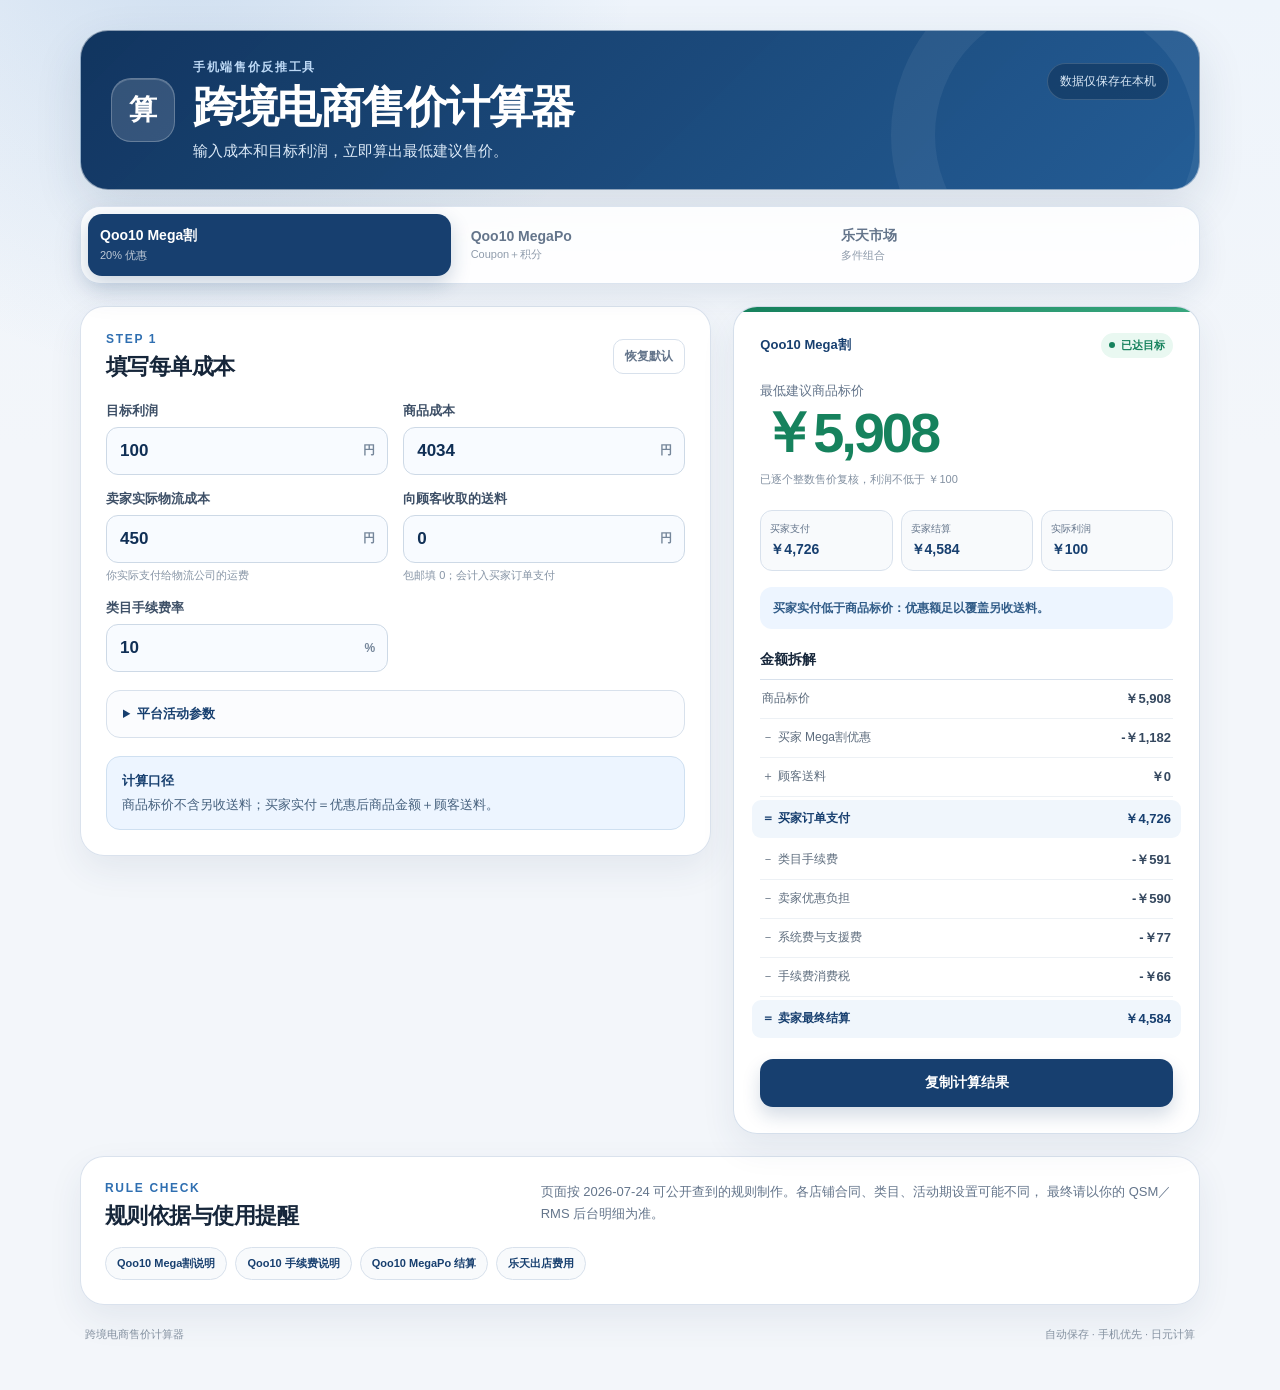
==== calculator/index.html @ e392d244 "Publish mobile price calculator" ====
<!doctype html>
<html lang="zh-CN">
  <head>
    <meta charset="UTF-8" />
    <meta name="viewport" content="width=device-width, initial-scale=1, viewport-fit=cover" />
    <meta name="theme-color" content="#173f6f" />
    <meta name="description" content="适配手机的 Qoo10 Mega割、MegaPo 与乐天市场最低售价反推工具。" />
    <title>跨境电商售价计算器</title>
    <script type="module" crossorigin src="./assets/index-BA3vZBke.js"></script>
    <link rel="stylesheet" crossorigin href="./assets/index-DT54CP04.css">
  </head>
  <body>
    <div id="root"></div>
  </body>
</html>
---- calculator/assets/index-DT54CP04.css ----
:root{--ink:#16263a;--muted:#64758b;--navy:#173f6f;--navy-dark:#102f55;--blue:#2f6fb1;--blue-pale:#edf5ff;--green:#16825d;--green-pale:#e9f8f1;--amber:#a96408;--amber-pale:#fff5da;--line:#d8e1ec;--surface:#fff;--page:#f3f6fa;--shadow:0 18px 48px #19375b1f}*{box-sizing:border-box}html{background:var(--page);scroll-behavior:smooth}body{background:radial-gradient(circle at 15% -5%, #3f7bbc2e, transparent 28rem), linear-gradient(180deg, #eef4fb 0, var(--page) 28rem);color:var(--ink);-webkit-font-smoothing:antialiased;margin:0;font-family:Inter,ui-sans-serif,-apple-system,BlinkMacSystemFont,Segoe UI,PingFang SC,Hiragino Sans GB,Microsoft YaHei,sans-serif}button,input{font:inherit}button{-webkit-tap-highlight-color:transparent}a{color:inherit}.app-shell{width:min(1120px,100% - 32px);margin:0 auto;padding:30px 0 48px}.hero{background:linear-gradient(135deg, #11355ffa, #255f98f0), var(--navy);min-height:148px;box-shadow:var(--shadow);color:#fff;border:1px solid #ffffff80;border-radius:28px;grid-template-columns:auto 1fr auto;align-items:center;gap:18px;padding:28px 30px;display:grid;position:relative;overflow:hidden}.hero:after{content:"";border:44px solid #ffffff0f;border-radius:50%;width:260px;height:260px;position:absolute;top:-70px;right:-40px}.brand-mark{z-index:1;background:#ffffff24;border:1px solid #ffffff3d;border-radius:20px;place-items:center;width:64px;height:64px;font-size:28px;font-weight:800;display:grid;position:relative;box-shadow:inset 0 1px #ffffff2e}.hero>div{z-index:1;position:relative}.kicker,.step-label{color:#bcd8f5;letter-spacing:.14em;text-transform:uppercase;margin:0 0 6px;font-size:12px;font-weight:800}.hero h1{letter-spacing:-.04em;margin:0;font-size:clamp(29px,4vw,44px);line-height:1.15}.hero-copy{color:#dceaf8;margin:9px 0 0;font-size:15px}.local-badge{color:#dceaf8;white-space:nowrap;background:#0b274870;border:1px solid #ffffff29;border-radius:999px;align-self:start;margin-top:4px;padding:9px 12px;font-size:12px}.platform-tabs{z-index:10;-webkit-backdrop-filter:blur(14px);backdrop-filter:blur(14px);background:#ffffffe0;border:1px solid #d6e1ede0;border-radius:20px;grid-template-columns:repeat(3,1fr);gap:8px;margin:16px 0 22px;padding:7px;display:grid;position:sticky;top:8px;box-shadow:0 10px 30px #1d3b5e1a}.platform-tabs button{min-width:0;color:var(--muted);cursor:pointer;text-align:left;background:0 0;border:0;border-radius:14px;padding:13px 12px;transition:background .16s,color .16s,transform .16s}.platform-tabs button:active{transform:scale(.98)}.platform-tabs button.active{background:var(--navy);color:#fff;box-shadow:0 8px 20px #173f6f38}.platform-tabs strong,.platform-tabs span{text-overflow:ellipsis;white-space:nowrap;display:block;overflow:hidden}.platform-tabs strong{font-size:14px}.platform-tabs span{color:inherit;opacity:.72;margin-top:3px;font-size:11px}.calculator-layout{grid-template-columns:minmax(0,1.15fr) minmax(340px,.85fr);align-items:start;gap:22px;display:grid}.input-column,.result-card,.sources{background:#fffffff5;border:1px solid #d8e1ecf2;border-radius:24px;box-shadow:0 14px 34px #203e6014}.input-column{padding:25px}.section-title{justify-content:space-between;align-items:center;gap:16px;margin-bottom:20px;display:flex}.section-title h2,.sources h2{letter-spacing:-.025em;margin:0;font-size:22px}.section-title .step-label,.sources .step-label{color:var(--blue)}.reset-button{border:1px solid var(--line);color:var(--muted);cursor:pointer;background:#fff;border-radius:10px;padding:8px 11px;font-size:12px;font-weight:700}.reset-button:hover{color:var(--navy);border-color:#aec2d8}.field-grid{grid-template-columns:repeat(2,minmax(0,1fr));gap:15px;display:grid}.field{min-width:0;display:block}.field-label{color:#3e5067;margin:0 0 7px;font-size:13px;font-weight:750;display:block}.input-wrap{background:#f8fbff;border:1px solid #cdd9e6;border-radius:12px;grid-template-columns:minmax(0,1fr) auto;align-items:center;min-height:48px;transition:border-color .15s,box-shadow .15s,background .15s;display:grid;overflow:hidden}.input-wrap:focus-within{border-color:var(--blue);background:#fff;box-shadow:0 0 0 4px #2f6fb11f}.input-wrap input{width:100%;min-width:0;height:46px;color:var(--navy-dark);font-variant-numeric:tabular-nums;background:0 0;border:0;outline:0;padding:0 6px 0 13px;font-size:17px;font-weight:750}.input-suffix{color:#75869a;padding:0 12px 0 6px;font-size:12px;font-weight:700}.field-hint{color:#8795a6;margin-top:5px;font-size:11px;line-height:1.45;display:block}.advanced,.scenario-table-wrap{border:1px solid var(--line);background:#fbfcfe;border-radius:14px;margin-top:18px}.advanced summary,.scenario-table-wrap summary{color:var(--navy);cursor:pointer;padding:14px 16px;font-size:13px;font-weight:800;list-style-position:inside}.advanced[open] summary,.scenario-table-wrap[open] summary{border-bottom:1px solid var(--line)}.advanced .field-grid{padding:16px}.rule-tip{background:var(--blue-pale);color:#46617e;border:1px solid #cfe0f1;border-radius:14px;gap:4px;margin-top:18px;padding:14px 15px;font-size:13px;line-height:1.55;display:grid}.rule-tip strong{color:var(--navy)}.result-column{position:sticky;top:112px}.result-card{border-color:#3f70a538;padding:26px;position:relative;overflow:hidden}.result-card:before{background:linear-gradient(90deg, var(--green), #39a97f);content:"";height:5px;position:absolute;inset:0 0 auto}.result-eyebrow{color:var(--navy);justify-content:space-between;align-items:center;gap:10px;font-size:13px;font-weight:800;display:flex}.status-dot{background:var(--green-pale);color:var(--green);border-radius:999px;align-items:center;gap:6px;padding:5px 8px;font-size:11px;display:inline-flex}.status-dot:before{content:"";background:currentColor;border-radius:50%;width:6px;height:6px}.result-label{color:var(--muted);margin:24px 0 3px;font-size:13px}.result-price{color:var(--green);letter-spacing:-.055em;font-variant-numeric:tabular-nums;margin:0;font-size:clamp(38px,6vw,56px);font-weight:850;line-height:1.08}.result-caption{color:#8290a1;margin:8px 0 0;font-size:11px;line-height:1.5}.quick-metrics{grid-template-columns:repeat(3,1fr);gap:8px;margin:22px 0 16px;display:grid}.quick-metrics div{border:1px solid var(--line);background:#f8fafc;border-radius:12px;min-width:0;padding:11px 9px}.quick-metrics span,.quick-metrics strong{display:block}.quick-metrics span{color:var(--muted);margin-bottom:5px;font-size:10px}.quick-metrics strong{color:var(--navy);font-variant-numeric:tabular-nums;text-overflow:ellipsis;white-space:nowrap;font-size:14px;overflow:hidden}.relation-note{border-radius:12px;margin-bottom:22px;padding:12px 13px;font-size:12px;font-weight:650;line-height:1.5}.relation-note.info{background:var(--blue-pale);color:#315c88}.relation-note.warning{background:var(--amber-pale);color:var(--amber);border:1px solid #f1d18e}.result-card h3{color:var(--ink);margin:0 0 10px;font-size:14px}.breakdown{border-top:1px solid var(--line)}.breakdown-row{color:#5d6c7d;border-bottom:1px solid #edf1f5;justify-content:space-between;align-items:center;gap:16px;padding:10px 2px;font-size:12px;display:flex}.breakdown-row strong{color:#35485f;font-variant-numeric:tabular-nums;white-space:nowrap;font-size:13px}.breakdown-row.accent{color:var(--navy);background:#f0f6fc;border:0;border-radius:9px;margin:3px -8px;padding:10px;font-weight:750}.breakdown-row.accent strong{color:var(--navy)}.copy-button{background:var(--navy);color:#fff;cursor:pointer;border:0;border-radius:13px;width:100%;min-height:48px;margin-top:18px;font-size:14px;font-weight:800;box-shadow:0 9px 18px #173f6f2e}.copy-button:active{transform:translateY(1px)}.scenario-card{background:var(--blue-pale);border:1px solid #cfe0f1;border-radius:16px;gap:17px;margin-bottom:20px;padding:17px;display:grid}.segment{grid-template-columns:repeat(4,minmax(0,1fr));gap:6px;display:grid}.segment button{color:#58708b;cursor:pointer;background:#fff;border:1px solid #c7d7e8;border-radius:10px;min-height:42px;padding:7px 6px;font-size:12px;font-weight:750}.segment button.active{border-color:var(--navy);background:var(--navy);color:#fff}.table-scroll{-webkit-overflow-scrolling:touch;overflow-x:auto}table{border-collapse:collapse;width:100%;min-width:520px;font-size:12px}th,td{text-align:right;white-space:nowrap;border-bottom:1px solid #e8edf3;padding:10px 12px}th:first-child,td:first-child{text-align:left}th{color:#53667b;background:#f4f7fa;font-weight:800}.sources{grid-template-columns:.9fr 1.4fr;gap:16px 28px;margin-top:22px;padding:24px;display:grid}.sources>p{color:var(--muted);margin:0;font-size:13px;line-height:1.7}.source-links{flex-wrap:wrap;grid-column:1/-1;gap:8px;display:flex}.source-links a{border:1px solid var(--line);color:var(--navy);background:#f8fafc;border-radius:999px;padding:8px 11px;font-size:11px;font-weight:750;text-decoration:none}.source-links a:hover{background:var(--blue-pale);border-color:#a9bfd5}footer{color:#8491a0;justify-content:space-between;gap:16px;padding:22px 5px 0;font-size:11px;display:flex}.toast{z-index:50;color:#fff;background:#152d4a;border-radius:12px;padding:12px 16px;font-size:13px;font-weight:750;position:fixed;bottom:18px;right:18px;box-shadow:0 10px 30px #0a1d344d}@media (width<=840px){.app-shell{width:min(100% - 24px,680px);padding-top:12px}.hero{border-radius:22px;grid-template-columns:auto 1fr;min-height:132px;padding:22px}.brand-mark{border-radius:16px;width:52px;height:52px;font-size:23px}.local-badge{display:none}.hero-copy{font-size:13px}.calculator-layout{grid-template-columns:1fr}.result-column{order:-1;position:static}.input-column,.result-card,.sources{border-radius:20px}.sources{grid-template-columns:1fr}.source-links{grid-column:auto}}@media (width<=560px){.app-shell{width:100%;padding:0 0 32px}.hero{border:0;border-radius:0 0 24px 24px;min-height:142px;box-shadow:0 14px 34px #173f6f33}.hero h1{font-size:27px}.kicker{font-size:10px}.platform-tabs{border-radius:16px;gap:5px;margin:10px 10px 14px;padding:5px;top:0}.platform-tabs button{text-align:center;border-radius:11px;padding:11px 8px}.platform-tabs strong{font-size:11px}.platform-tabs span{display:none}.calculator-layout{gap:12px}.input-column,.result-card,.sources{border-radius:18px;margin:0 10px;padding:19px}.result-card{padding-top:22px}.result-price{font-size:46px}.quick-metrics{gap:5px}.quick-metrics div{padding:10px 7px}.quick-metrics strong{font-size:12px}.field-grid{grid-template-columns:1fr;gap:13px}.advanced .field-grid{padding:13px}.segment{grid-template-columns:repeat(2,minmax(0,1fr))}.sources{margin-top:12px}footer{flex-direction:column;gap:4px;margin:0 10px}.toast{white-space:nowrap;bottom:14px;right:50%;transform:translate(50%)}}@media (prefers-reduced-motion:reduce){*,:before,:after{scroll-behavior:auto!important;transition:none!important}}
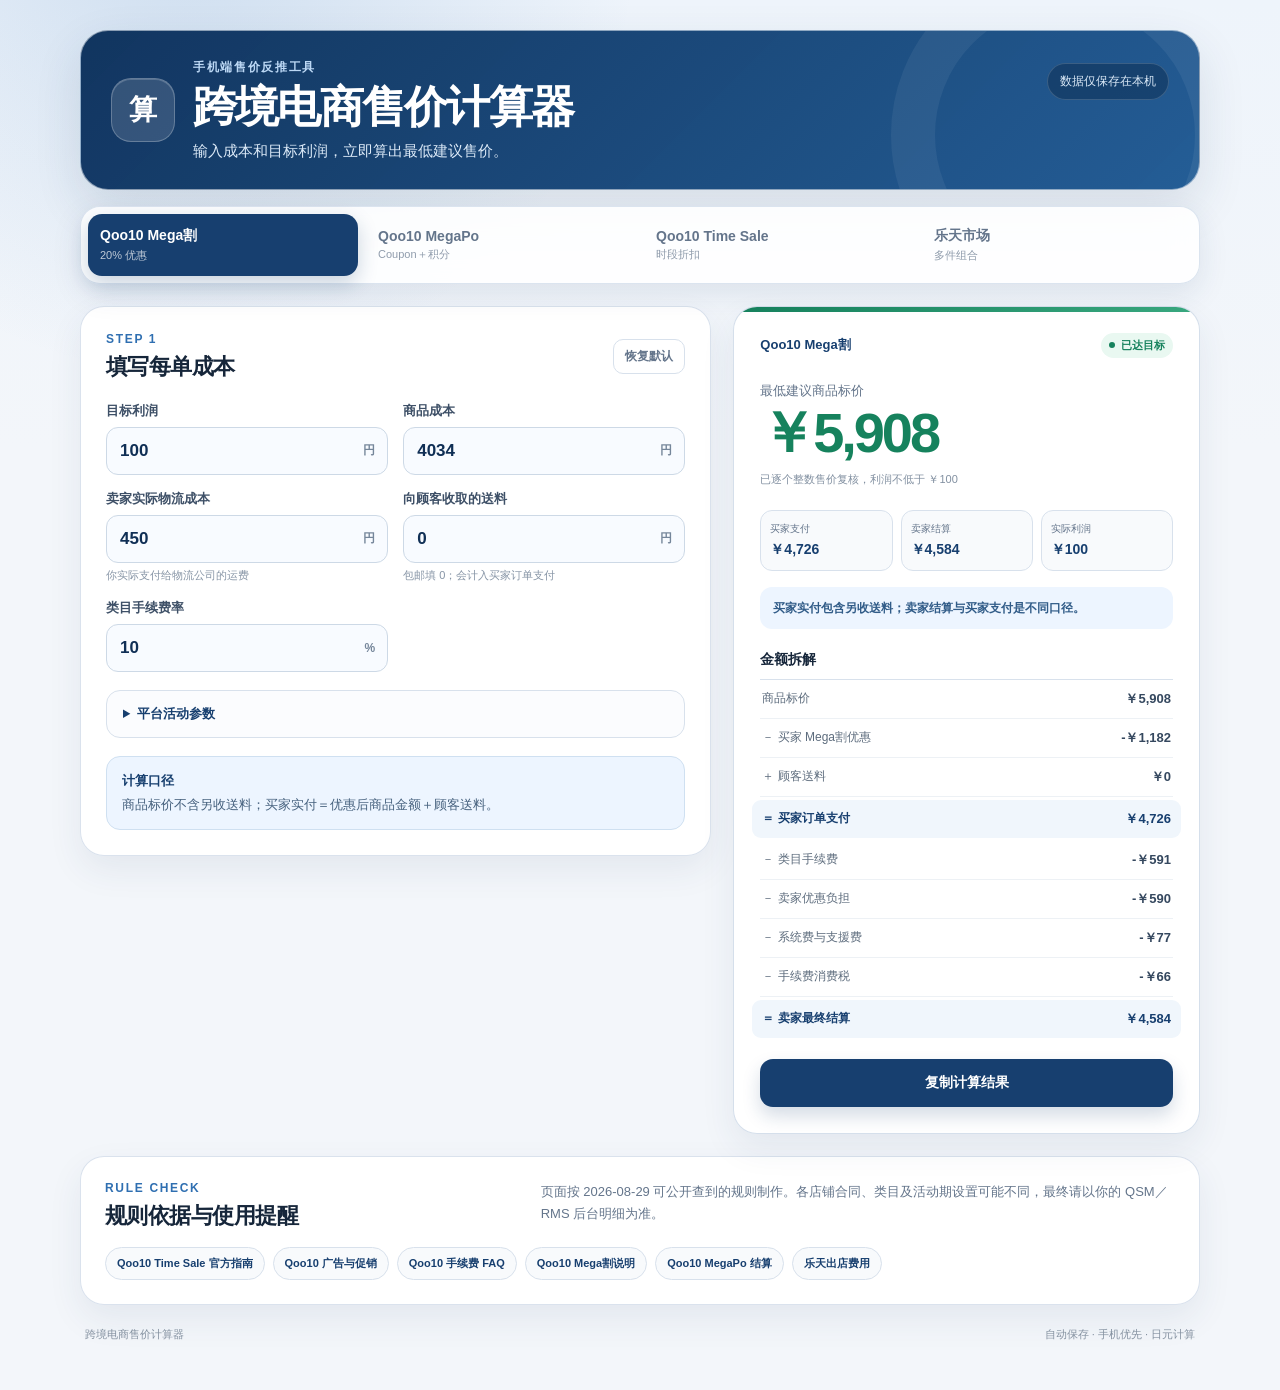
==== commit 0591985f: "Enable Qoo10 Time Sale calculator" ====
--- a/calculator/index.html
+++ b/calculator/index.html
@@ -4,10 +4,11 @@
     <meta charset="UTF-8" />
     <meta name="viewport" content="width=device-width, initial-scale=1, viewport-fit=cover" />
     <meta name="theme-color" content="#173f6f" />
-    <meta name="description" content="适配手机的 Qoo10 Mega割、MegaPo 与乐天市场最低售价反推工具。" />
+    <meta name="description" content="适配手机的 Qoo10 Mega割、MegaPo、Time Sale 与乐天市场最低售价反推工具。" />
     <title>跨境电商售价计算器</title>
-    <script type="module" crossorigin src="./assets/index-BA3vZBke.js"></script>
+    <script type="module" src="./app.mjs"></script>
     <link rel="stylesheet" crossorigin href="./assets/index-DT54CP04.css">
+    <link rel="stylesheet" href="./time-sale.css">
   </head>
   <body>
     <div id="root"></div>
--- a/calculator/time-sale.css
+++ b/calculator/time-sale.css
@@ -0,0 +1,9 @@
+.platform-tabs { grid-template-columns: repeat(4, minmax(0, 1fr)); }
+.listing-segment { grid-template-columns: repeat(2, minmax(0, 1fr)); }
+.listing-segment button { line-height: 1.25; }
+.scenario-card .segment-field + .segment-field { margin-top: 4px; }
+@media (max-width: 560px) {
+  .platform-tabs { overflow-x: auto; grid-template-columns: repeat(4, minmax(82px, 1fr)); }
+  .platform-tabs button { padding-inline: 5px; }
+  .platform-tabs strong { font-size: 10px; }
+}
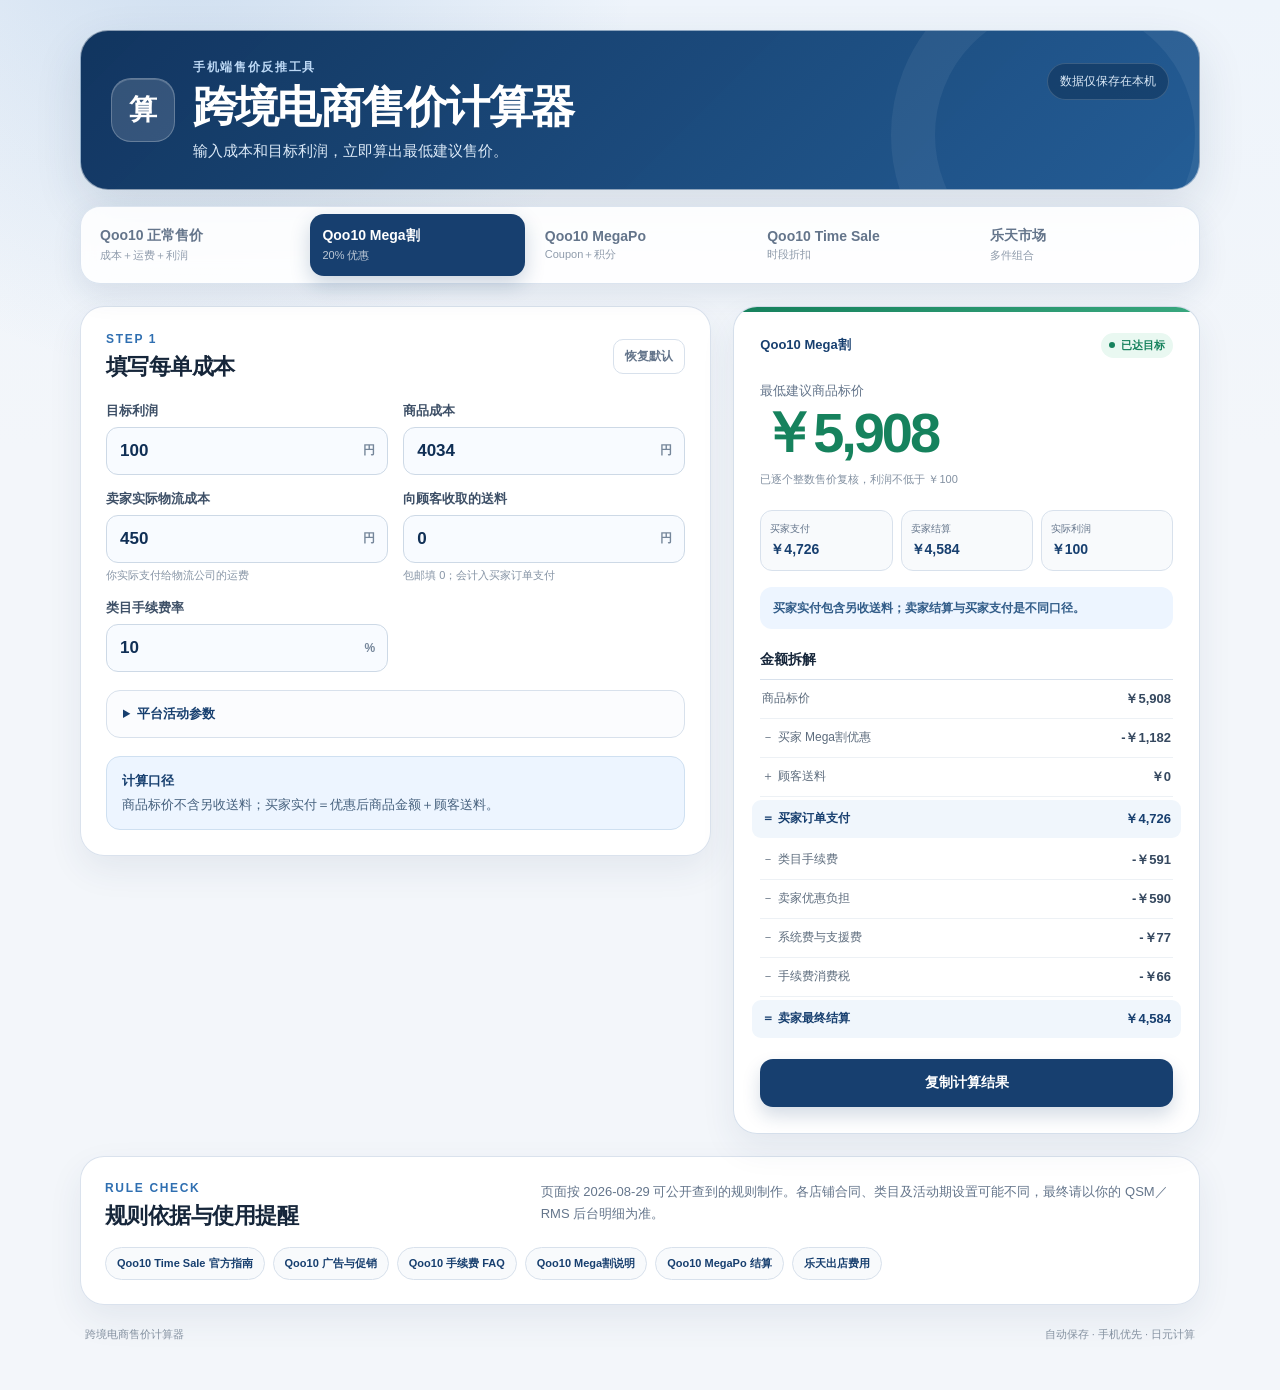
==== commit ff1efc05: "Expose Qoo10 normal price calculator" ====
--- a/calculator/index.html
+++ b/calculator/index.html
@@ -4,7 +4,7 @@
     <meta charset="UTF-8" />
     <meta name="viewport" content="width=device-width, initial-scale=1, viewport-fit=cover" />
     <meta name="theme-color" content="#173f6f" />
-    <meta name="description" content="适配手机的 Qoo10 Mega割、MegaPo、Time Sale 与乐天市场最低售价反推工具。" />
+    <meta name="description" content="适配手机的 Qoo10 正常售价、Mega割、MegaPo、Time Sale 与乐天市场最低售价反推工具。" />
     <title>跨境电商售价计算器</title>
     <script type="module" src="./app.mjs"></script>
     <link rel="stylesheet" crossorigin href="./assets/index-DT54CP04.css">
--- a/calculator/time-sale.css
+++ b/calculator/time-sale.css
@@ -1,9 +1,10 @@
-.platform-tabs { grid-template-columns: repeat(4, minmax(0, 1fr)); }
+.platform-tabs { grid-template-columns: repeat(5, minmax(0, 1fr)); }
+.normal-fields { grid-template-columns: 1fr; }
 .listing-segment { grid-template-columns: repeat(2, minmax(0, 1fr)); }
 .listing-segment button { line-height: 1.25; }
 .scenario-card .segment-field + .segment-field { margin-top: 4px; }
 @media (max-width: 560px) {
-  .platform-tabs { overflow-x: auto; grid-template-columns: repeat(4, minmax(82px, 1fr)); }
+  .platform-tabs { overflow-x: auto; grid-template-columns: repeat(5, minmax(92px, 1fr)); }
   .platform-tabs button { padding-inline: 5px; }
   .platform-tabs strong { font-size: 10px; }
 }
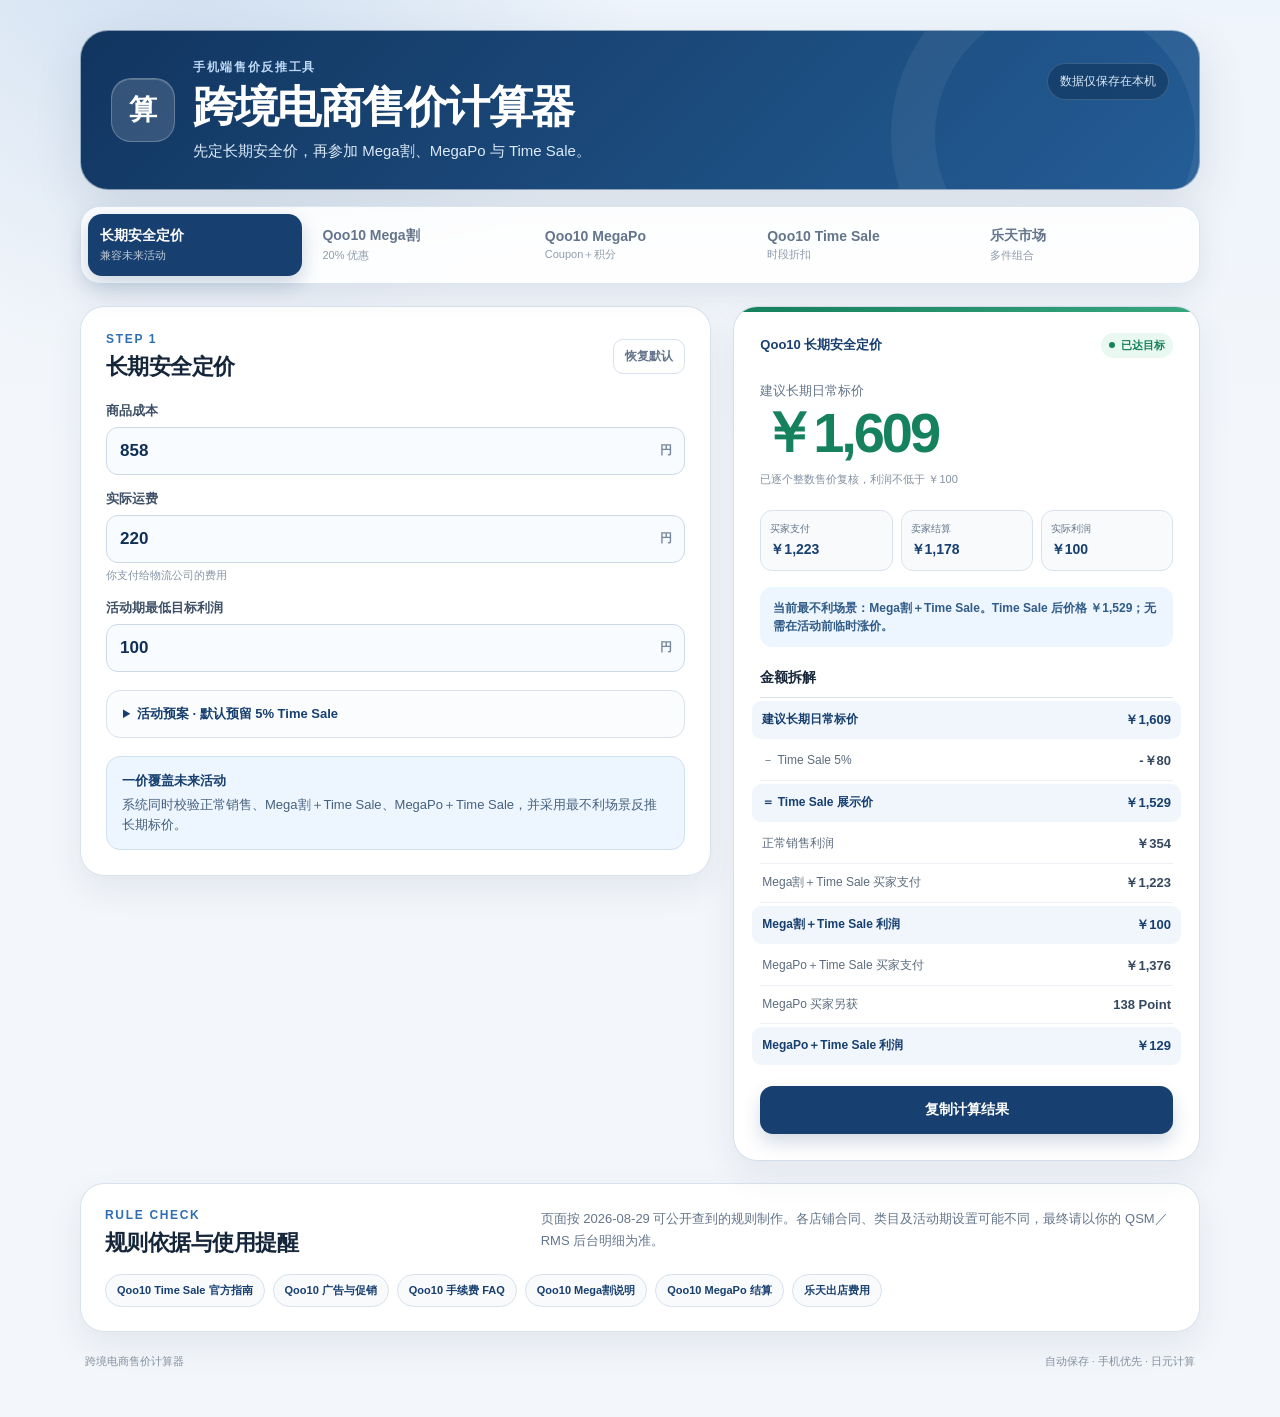
==== commit 945a8cbb: "Make future-safe pricing the primary workflow" ====
--- a/calculator/index.html
+++ b/calculator/index.html
@@ -4,7 +4,7 @@
     <meta charset="UTF-8" />
     <meta name="viewport" content="width=device-width, initial-scale=1, viewport-fit=cover" />
     <meta name="theme-color" content="#173f6f" />
-    <meta name="description" content="适配手机的 Qoo10 正常售价、Mega割、MegaPo、Time Sale 与乐天市场最低售价反推工具。" />
+    <meta name="description" content="Qoo10长期安全定价工具，兼容未来Mega割、MegaPo与Time Sale活动。" />
     <title>跨境电商售价计算器</title>
     <script type="module" src="./app.mjs"></script>
     <link rel="stylesheet" crossorigin href="./assets/index-DT54CP04.css">
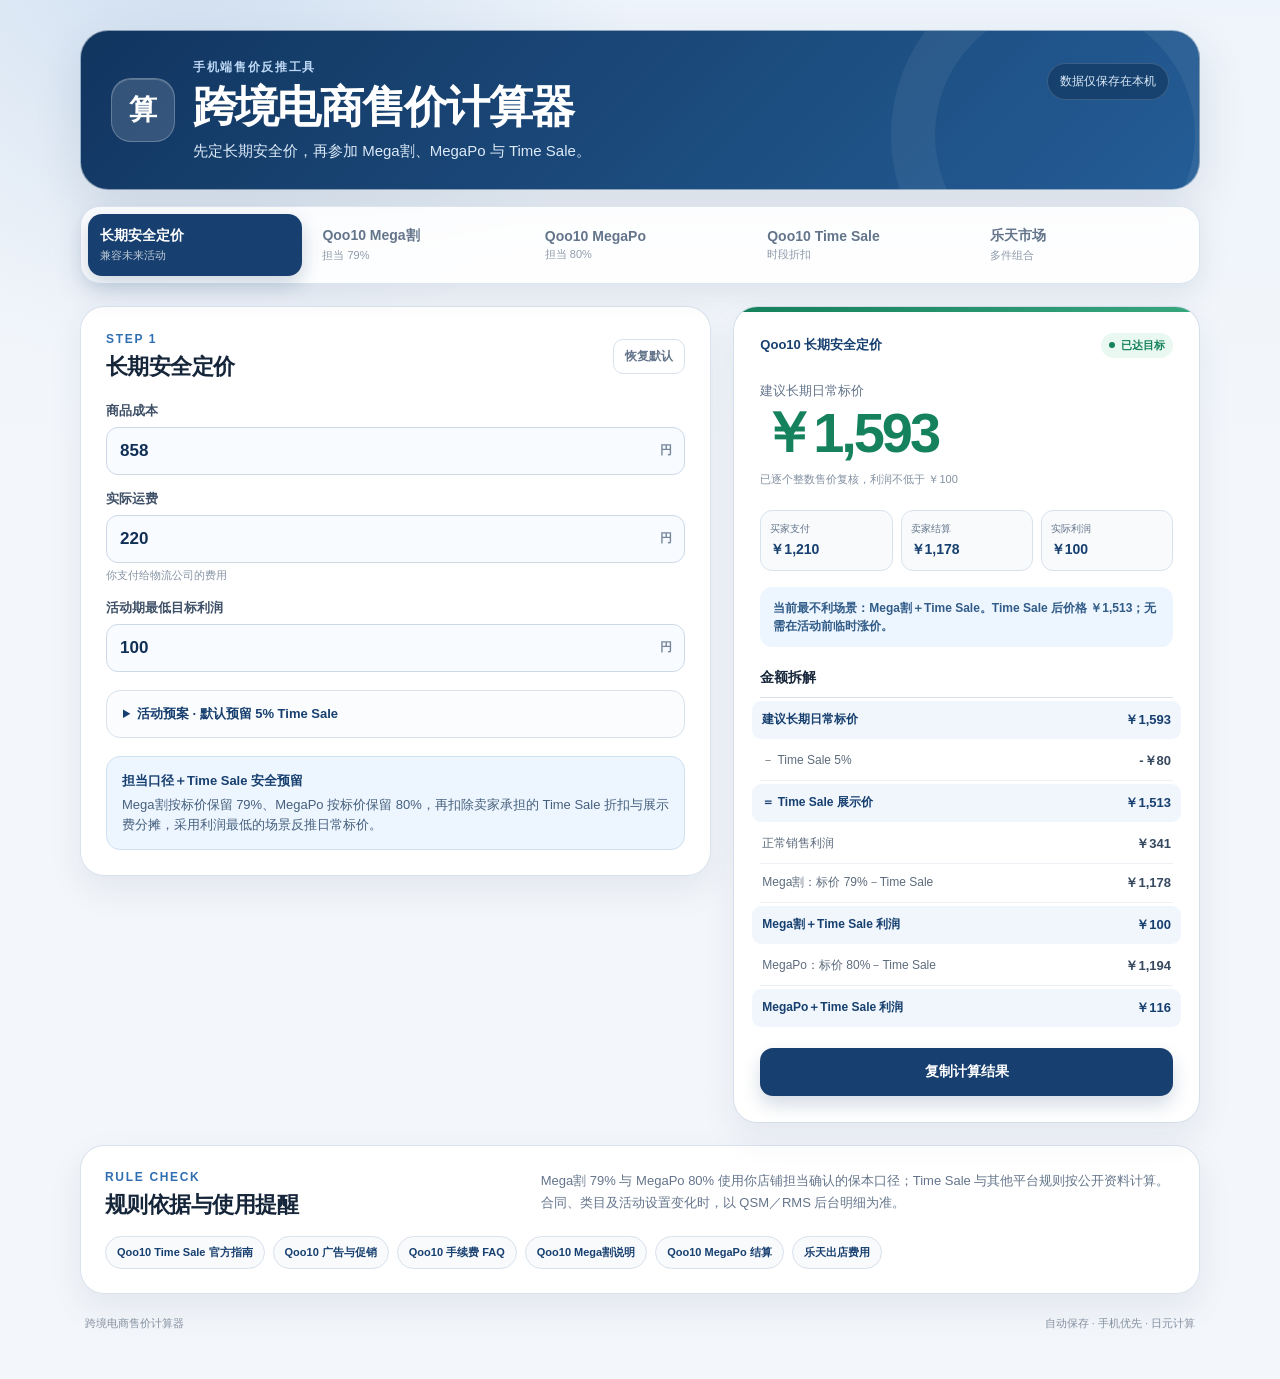
==== commit 1cfd7d16: "Refresh calculator after Qoo10 formula calibration" ====
--- a/calculator/index.html
+++ b/calculator/index.html
@@ -6,7 +6,7 @@
     <meta name="theme-color" content="#173f6f" />
     <meta name="description" content="Qoo10长期安全定价工具，兼容未来Mega割、MegaPo与Time Sale活动。" />
     <title>跨境电商售价计算器</title>
-    <script type="module" src="./app.mjs"></script>
+    <script type="module" src="./app.mjs?v=20260904-2"></script>
     <link rel="stylesheet" crossorigin href="./assets/index-DT54CP04.css">
     <link rel="stylesheet" href="./time-sale.css">
   </head>
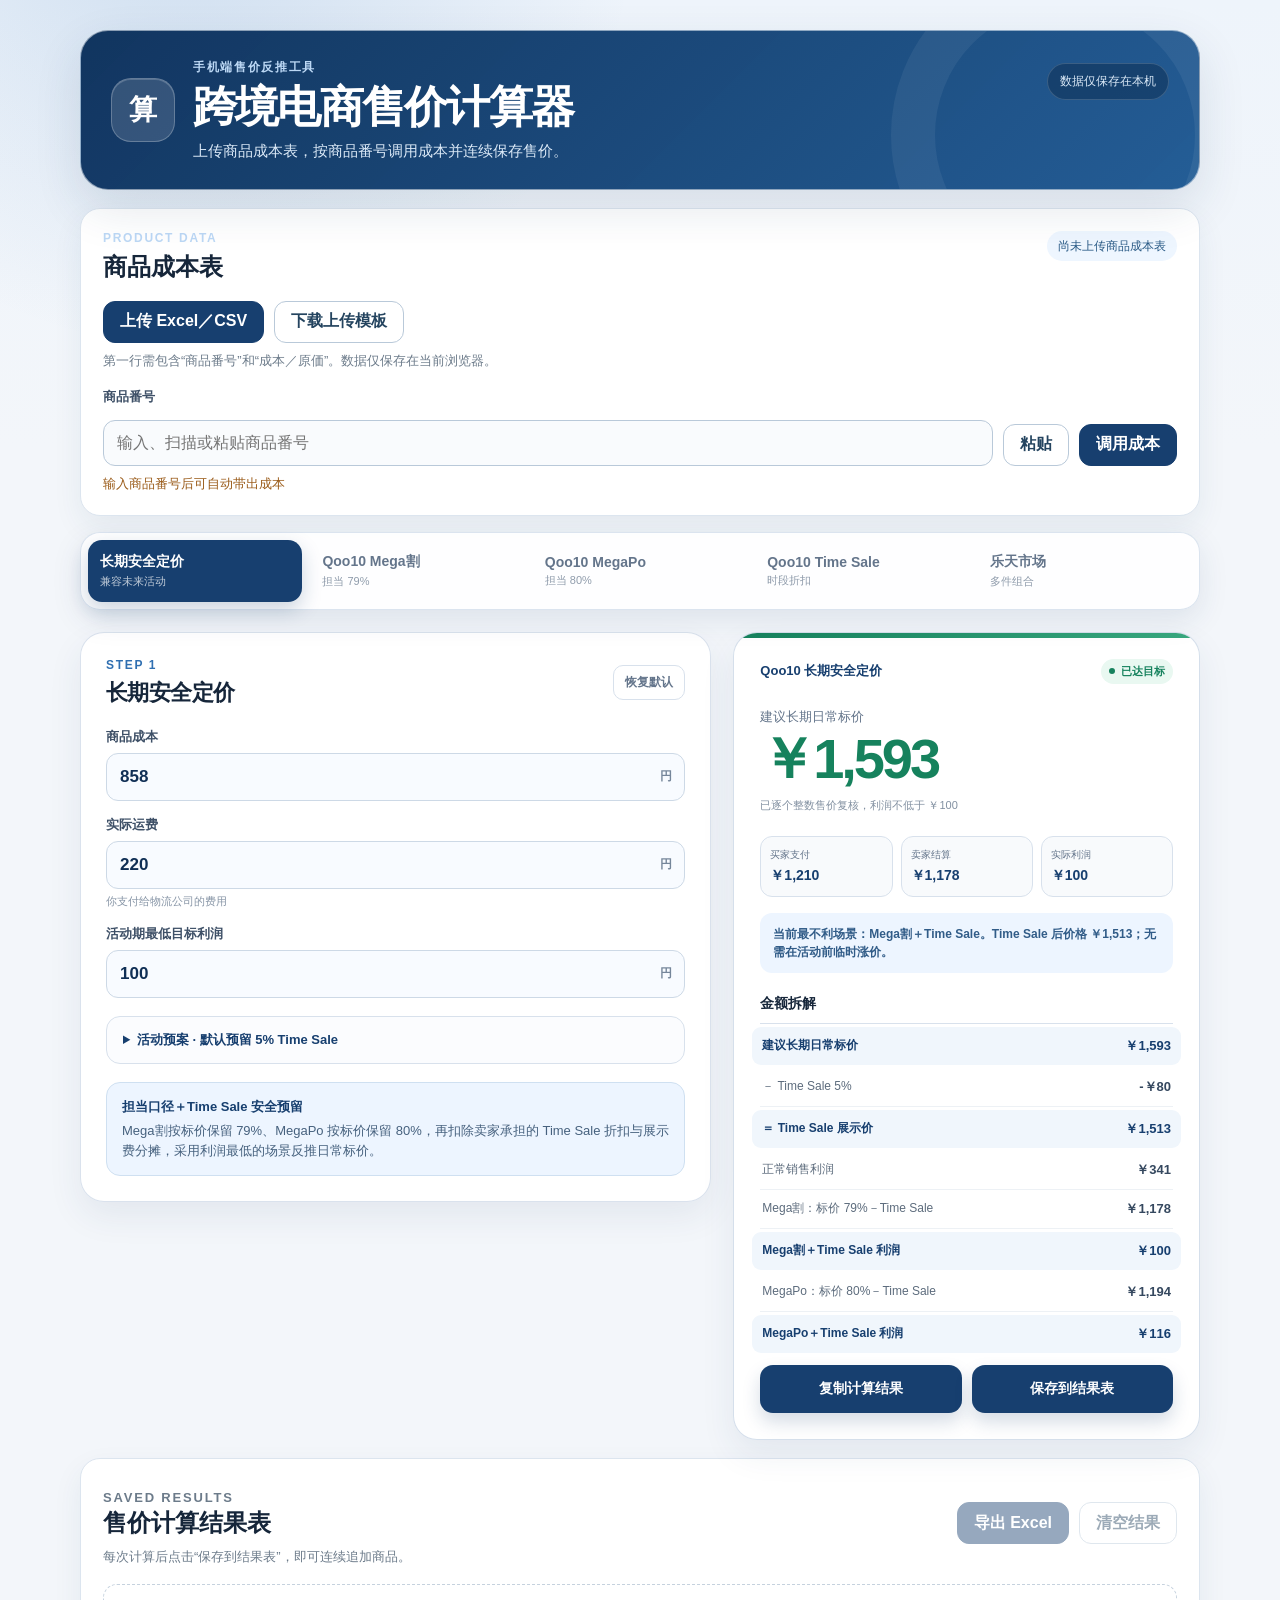
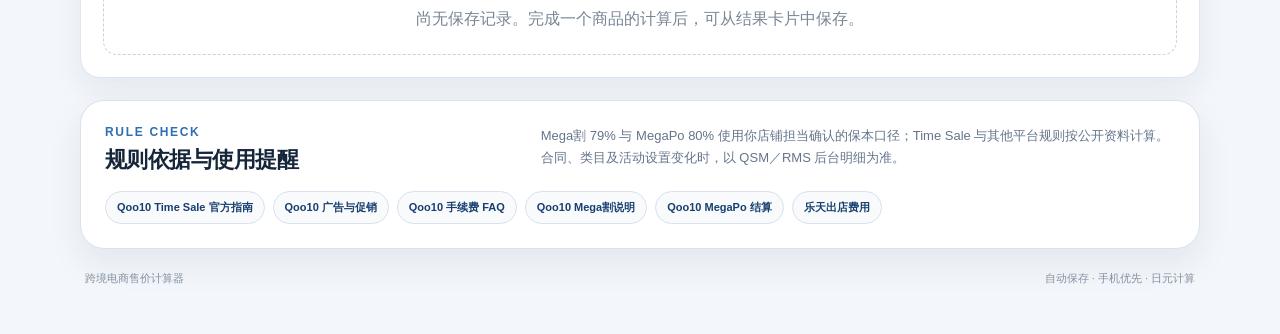
==== commit fb480d92: "Load spreadsheet support and refreshed calculator" ====
--- a/calculator/index.html
+++ b/calculator/index.html
@@ -6,9 +6,10 @@
     <meta name="theme-color" content="#173f6f" />
     <meta name="description" content="Qoo10长期安全定价工具，兼容未来Mega割、MegaPo与Time Sale活动。" />
     <title>跨境电商售价计算器</title>
-    <script type="module" src="./app.mjs?v=20260904-2"></script>
+    <script defer src="https://cdn.sheetjs.com/xlsx-0.20.3/package/dist/xlsx.full.min.js"></script>
+    <script type="module" src="./app.mjs?v=20261001-1"></script>
     <link rel="stylesheet" crossorigin href="./assets/index-DT54CP04.css">
-    <link rel="stylesheet" href="./time-sale.css">
+    <link rel="stylesheet" href="./time-sale.css?v=20261001-1">
   </head>
   <body>
     <div id="root"></div>
--- a/calculator/time-sale.css
+++ b/calculator/time-sale.css
@@ -3,8 +3,118 @@
 .listing-segment { grid-template-columns: repeat(2, minmax(0, 1fr)); }
 .listing-segment button { line-height: 1.25; }
 .scenario-card .segment-field + .segment-field { margin-top: 4px; }
+.catalog-hub,
+.results-ledger {
+  margin-top: 18px;
+  padding: 22px;
+  border: 1px solid #dce5ef;
+  border-radius: 20px;
+  background: #fff;
+  box-shadow: 0 12px 30px rgba(31, 65, 105, .07);
+}
+.catalog-heading,
+.ledger-heading {
+  display: flex;
+  align-items: flex-start;
+  justify-content: space-between;
+  gap: 18px;
+}
+.catalog-heading h2,
+.ledger-heading h2 { margin: 2px 0 0; }
+.catalog-count {
+  max-width: 52%;
+  padding: 7px 11px;
+  border-radius: 999px;
+  background: #eef6ff;
+  color: #285985;
+  font-size: 12px;
+  line-height: 1.35;
+  text-align: right;
+}
+.catalog-actions,
+.ledger-actions,
+.result-actions {
+  display: flex;
+  gap: 10px;
+  flex-wrap: wrap;
+}
+.catalog-actions { margin-top: 18px; }
+.catalog-button {
+  min-height: 42px;
+  padding: 0 16px;
+  border: 1px solid #b9c9d9;
+  border-radius: 12px;
+  background: #fff;
+  color: #24445f;
+  font: inherit;
+  font-weight: 700;
+  cursor: pointer;
+}
+.catalog-button.primary,
+.save-result-button {
+  border-color: #173f6f;
+  background: #173f6f;
+  color: #fff;
+}
+.catalog-button:disabled { opacity: .45; cursor: not-allowed; }
+.catalog-hint,
+.ledger-heading p {
+  margin: 9px 0 0;
+  color: #6c7b8a;
+  font-size: 13px;
+}
+.product-lookup {
+  display: grid;
+  grid-template-columns: minmax(0, 1fr) auto auto;
+  gap: 10px;
+  align-items: end;
+  margin-top: 18px;
+}
+.product-lookup label { min-width: 0; }
+.product-lookup input {
+  width: 100%;
+  min-height: 46px;
+  margin-top: 7px;
+  padding: 0 13px;
+  border: 1px solid #b9c9d9;
+  border-radius: 12px;
+  background: #f9fbfd;
+  color: #142f48;
+  font: inherit;
+  box-sizing: border-box;
+}
+.product-lookup input:focus { outline: 3px solid rgba(40, 105, 165, .16); border-color: #3978b0; }
+.lookup-status { margin: 9px 0 0; color: #9a5b19; font-size: 13px; }
+.lookup-status.matched { color: #16704a; }
+.result-actions { margin-top: 12px; }
+.result-actions .copy-button { flex: 1 1 180px; margin-top: 0; }
+.ledger-heading { align-items: center; }
+.results-table-scroll { margin-top: 18px; overflow-x: auto; border: 1px solid #e0e7ef; border-radius: 14px; }
+.results-ledger table { width: 100%; min-width: 760px; border-collapse: collapse; font-size: 13px; }
+.results-ledger th,
+.results-ledger td { padding: 12px 13px; border-bottom: 1px solid #e5ebf1; text-align: right; white-space: nowrap; }
+.results-ledger th { background: #173f6f; color: #fff; font-weight: 700; }
+.results-ledger th:first-child,
+.results-ledger td:first-child,
+.results-ledger th:nth-child(3),
+.results-ledger td:nth-child(3) { text-align: left; }
+.results-ledger tbody tr:last-child td { border-bottom: 0; }
+.results-ledger tbody tr:nth-child(even) { background: #f8fafc; }
+.row-delete { border: 0; background: transparent; color: #b14646; font: inherit; cursor: pointer; }
+.ledger-empty { margin-top: 18px; padding: 24px; border: 1px dashed #c6d2de; border-radius: 14px; color: #778594; text-align: center; }
 @media (max-width: 560px) {
   .platform-tabs { overflow-x: auto; grid-template-columns: repeat(5, minmax(92px, 1fr)); }
   .platform-tabs button { padding-inline: 5px; }
   .platform-tabs strong { font-size: 10px; }
+  .catalog-hub,
+  .results-ledger { padding: 16px; border-radius: 16px; }
+  .catalog-heading,
+  .ledger-heading { display: block; }
+  .catalog-count { display: inline-block; max-width: 100%; margin-top: 10px; text-align: left; }
+  .catalog-actions,
+  .ledger-actions { display: grid; grid-template-columns: 1fr 1fr; margin-top: 14px; }
+  .product-lookup { grid-template-columns: 1fr 1fr; }
+  .product-lookup label { grid-column: 1 / -1; }
+  .catalog-button { padding-inline: 10px; font-size: 13px; }
+  .results-table-scroll { margin-inline: -4px; }
 }
